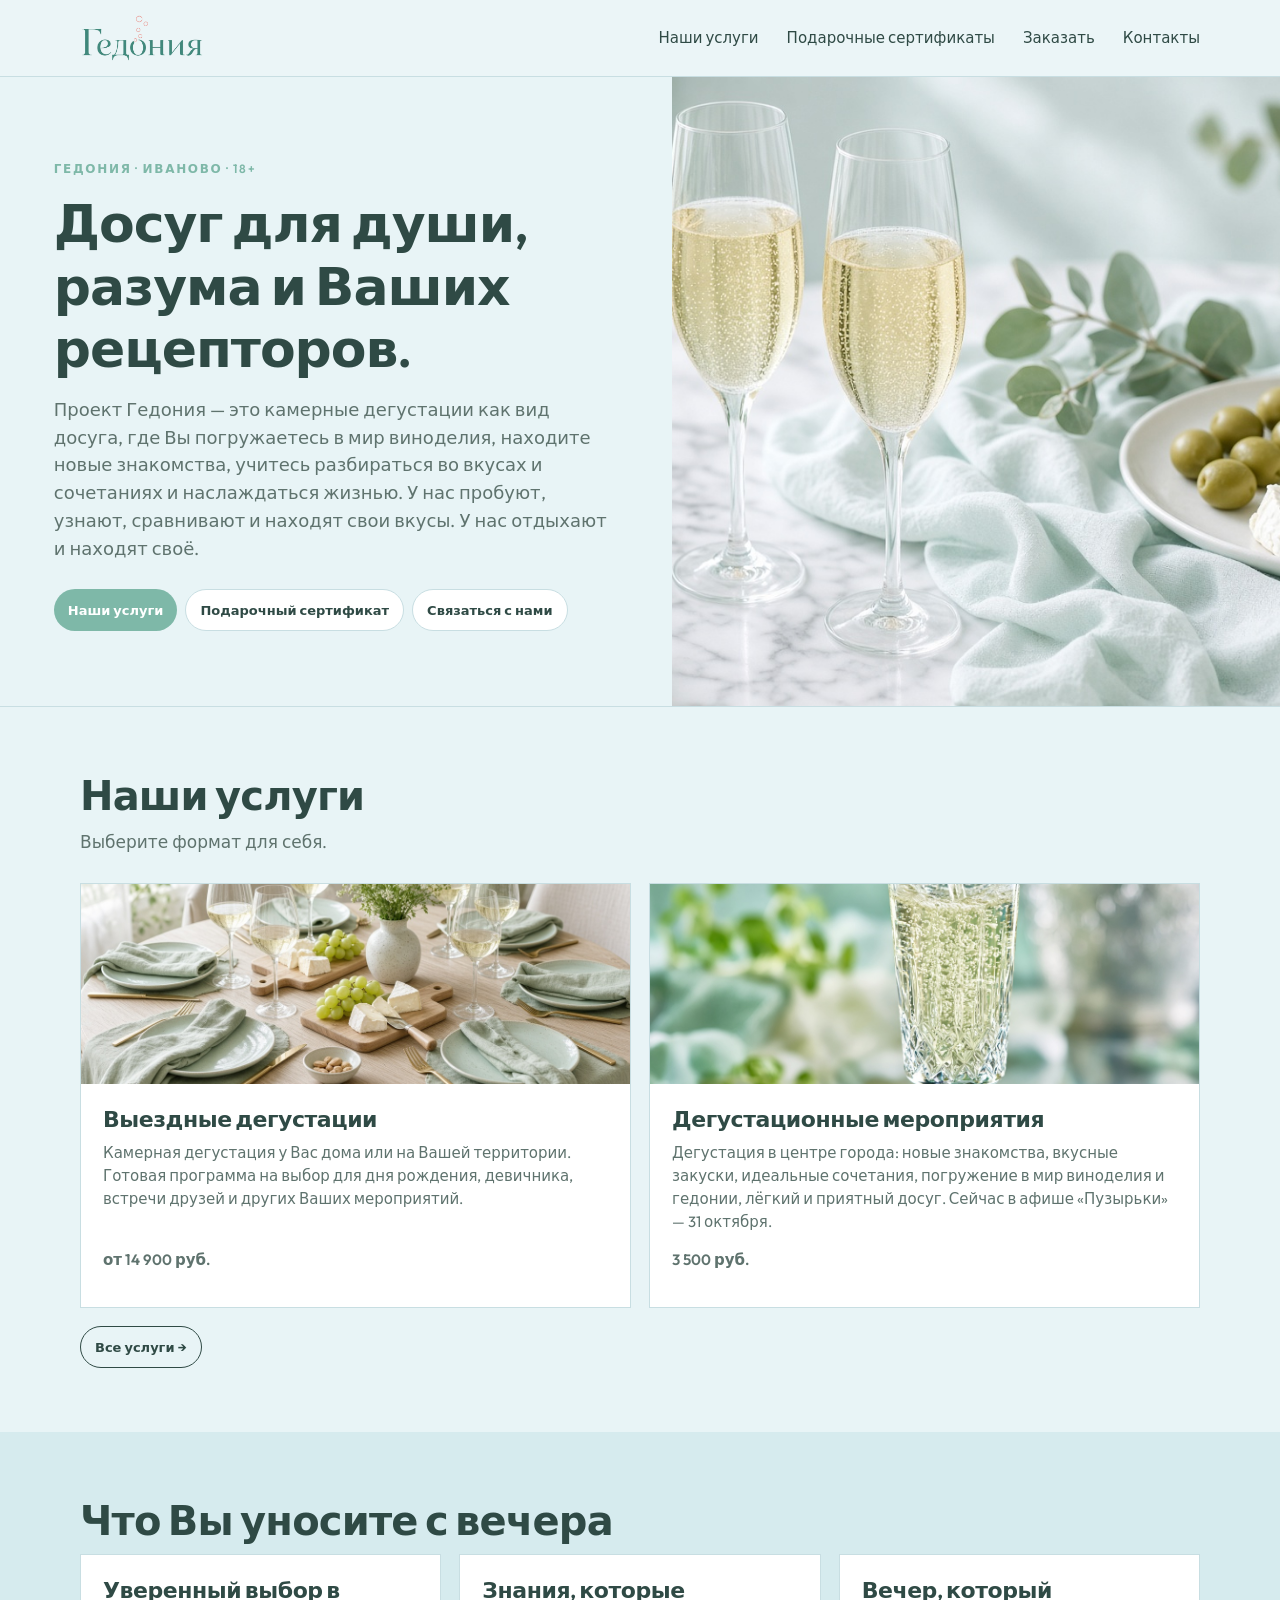
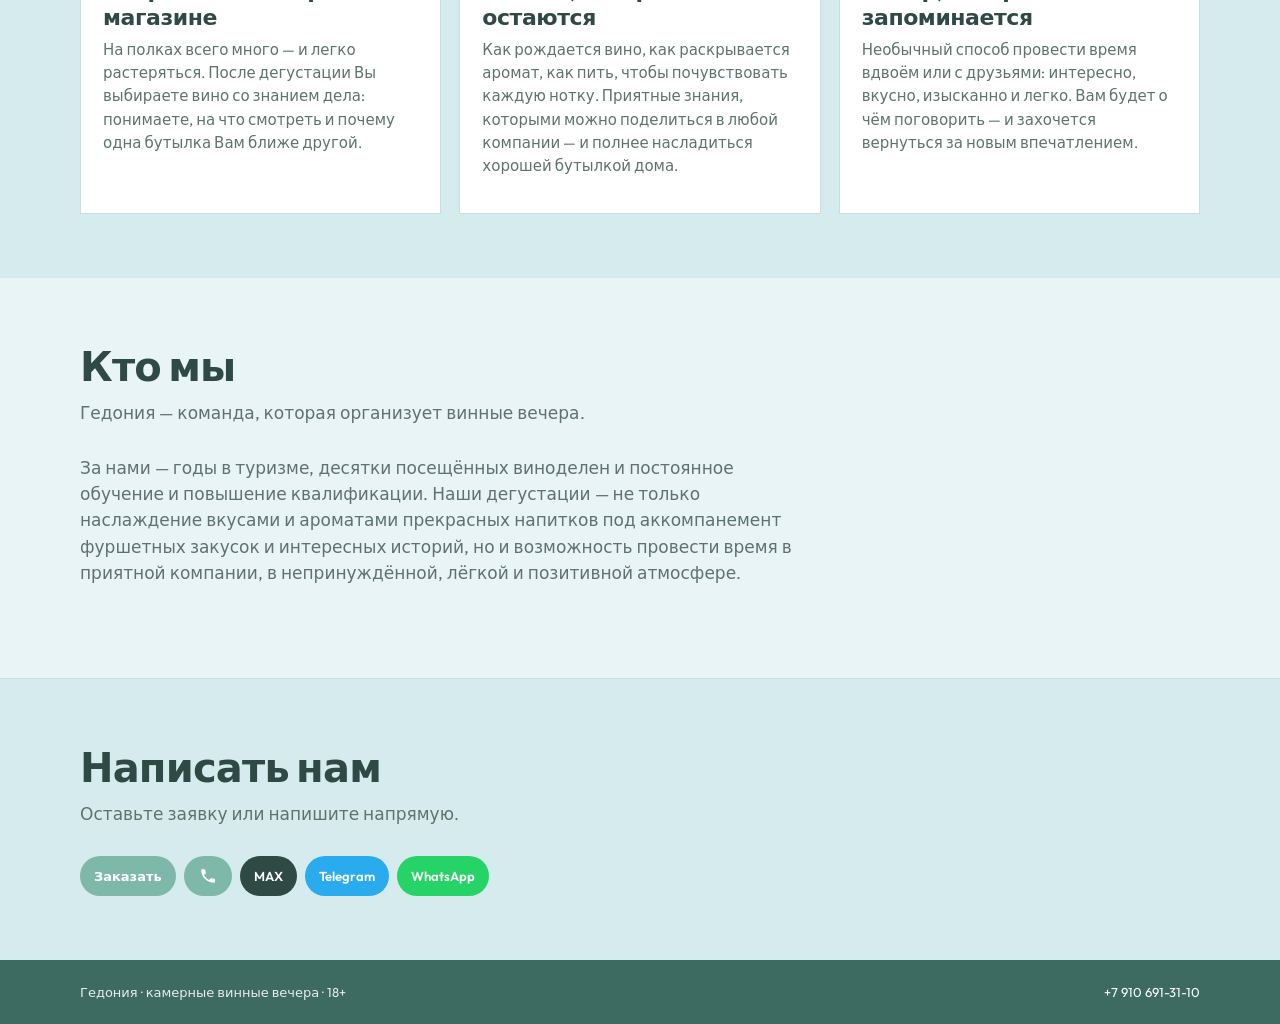
==== index.html @ 3fe97dc0 "Publish Hedonia site" ====
﻿<!DOCTYPE html>
<html lang="ru">
<head>
  <meta charset="UTF-8" />
  <meta name="viewport" content="width=device-width, initial-scale=1" />
  <title>Гедония — камерные винные вечера в Иванове</title>
  <meta name="description" content="Гедония — досуг для души, разума и рецепторов. Выездные дегустации и дегустационные мероприятия в Иванове." />
  <link rel="preconnect" href="https://fonts.googleapis.com" />
  <link rel="preconnect" href="https://fonts.gstatic.com" crossorigin />
  <link href="https://fonts.googleapis.com/css2?family=Outfit:wght@400;500;600;700&display=swap" rel="stylesheet" />
  <link rel="stylesheet" href="css/base.css" />
</head>
<body>
  <header>
    <div class="wrap bar">
      <a class="logo" href="index.html"><img src="img/logo/logo-header.png" alt="Гедония" /></a>
      <nav class="nav">
        <a href="uslugi.html">Наши услуги</a>
        <a href="sertifikat.html">Подарочные сертификаты</a>
        <a href="#order" data-order>Заказать</a>
        <a href="#contacts">Контакты</a>
      </nav>
    </div>
  </header>

  <section class="hero" style="padding:0">
    <div class="hero-copy">
      <p class="eyebrow">Гедония · Иваново · 18+</p>
      <h1>Досуг для души, разума и Ваших рецепторов.</h1>
      <p class="lead">Проект Гедония — это камерные дегустации как вид досуга, где Вы погружаетесь в мир виноделия, находите новые знакомства, учитесь разбираться во вкусах и сочетаниях и наслаждаться жизнью. У нас пробуют, узнают, сравнивают и находят свои вкусы. У нас отдыхают и находят своё.</p>
      <div class="msg-row">
        <a class="msg accent" href="uslugi.html">Наши услуги</a>
        <a class="msg ghost-light" href="sertifikat.html">Подарочный сертификат</a>
        <a class="msg ghost-light" href="#order" data-order>Связаться с нами</a>
      </div>
    </div>
    <div class="hero-photo">
      <img src="img/hero.jpg" alt="Бокалы игристого и закуски" />
    </div>
  </section>

  <section>
    <div class="wrap">
      <h2>Наши услуги</h2>
      <p class="sub">Выберите формат для себя.</p>
      <div class="grid-2">
        <a class="card" href="vyezd.html">
          <img src="img/table.jpg" alt="Выездная дегустация" />
          <div class="body">
            <h3>Выездные дегустации</h3>
            <p>Камерная дегустация у Вас дома или на Вашей территории. Готовая программа на выбор для дня рождения, девичника, встречи друзей и других Ваших мероприятий.</p>
            <p class="price">от 14 900 руб.</p>
          </div>
        </a>
        <a class="card" href="vecher.html">
          <img src="img/bubbles.jpg" alt="Дегустационное мероприятие" />
          <div class="body">
            <h3>Дегустационные мероприятия</h3>
            <p>Дегустация в центре города: новые знакомства, вкусные закуски, идеальные сочетания, погружение в мир виноделия и гедонии, лёгкий и приятный досуг. Сейчас в афише «Пузырьки» — 31 октября.</p>
            <p class="price">3 500 руб.</p>
          </div>
        </a>
      </div>
      <p style="margin-top:18px"><a class="msg ghost" href="uslugi.html">Все услуги →</a></p>
    </div>
  </section>

  <section class="band">
    <div class="wrap">
      <h2>Что Вы уносите с вечера</h2>
      <div class="grid-3">
        <article class="card"><div class="body">
          <h4>Уверенный выбор в магазине</h4>
          <p>На полках всего много — и легко растеряться. После дегустации Вы выбираете вино со знанием дела: понимаете, на что смотреть и почему одна бутылка Вам ближе другой.</p>
        </div></article>
        <article class="card"><div class="body">
          <h4>Знания, которые остаются</h4>
          <p>Как рождается вино, как раскрывается аромат, как пить, чтобы почувствовать каждую нотку. Приятные знания, которыми можно поделиться в любой компании — и полнее насладиться хорошей бутылкой дома.</p>
        </div></article>
        <article class="card"><div class="body">
          <h4>Вечер, который запоминается</h4>
          <p>Необычный способ провести время вдвоём или с друзьями: интересно, вкусно, изысканно и легко. Вам будет о чём поговорить — и захочется вернуться за новым впечатлением.</p>
        </div></article>
      </div>
    </div>
  </section>

  <section>
    <div class="wrap">
      <h2>Кто мы</h2>
      <p class="sub">Гедония — команда, которая организует винные вечера.</p>
      <p class="sub">За нами — годы в туризме, десятки посещённых виноделен и постоянное обучение и повышение квалификации. Наши дегустации — не только наслаждение вкусами и ароматами прекрасных напитков под аккомпанемент фуршетных закусок и интересных историй, но и возможность провести время в приятной компании, в непринуждённой, лёгкой и позитивной атмосфере.</p>
    </div>
  </section>

  <section class="contact-band" id="contacts">
    <div class="wrap">
      <h2>Написать нам</h2>
      <p class="sub">Оставьте заявку или напишите напрямую.</p>
      <div class="msg-row">
        <button type="button" class="msg accent" data-order>Заказать</button>
        <a class="msg phone" href="tel:+79106913110" title="Позвонить +7 910 691-31-10" aria-label="Позвонить">
          <svg viewBox="0 0 24 24" aria-hidden="true"><path d="M6.6 10.8c1.4 2.8 3.8 5.1 6.6 6.6l2.2-2.2c.3-.3.7-.4 1.1-.2 1.2.4 2.5.6 3.8.6.6 0 1 .4 1 1V20c0 .6-.4 1-1 1C10.6 21 3 13.4 3 4c0-.6.4-1 1-1h3.5c.6 0 1 .4 1 1 0 1.3.2 2.6.6 3.8.1.4 0 .8-.3 1.1L6.6 10.8z"/></svg>
        </a>
        <a class="msg max" href="https://max.ru/u/f9LHodD0cOLtZ5gGUeYzXnL88JKUWIk4EA8tULg5WwUSpkIgmc-w_972HNY" target="_blank" rel="noopener">MAX</a>
        <a class="msg tg" href="https://t.me/+79106913110" target="_blank" rel="noopener">Telegram</a>
        <a class="msg wa" href="https://wa.me/79106913110?text=%D0%97%D0%B4%D1%80%D0%B0%D0%B2%D1%81%D1%82%D0%B2%D1%83%D0%B9%D1%82%D0%B5%21%20%D0%A5%D0%BE%D1%87%D1%83%20%D0%B2%D0%B5%D1%87%D0%B5%D1%80%20%D0%93%D0%B5%D0%B4%D0%BE%D0%BD%D0%B8%D0%B8" target="_blank" rel="noopener">WhatsApp</a>
      </div>
    </div>
  </section>

  <footer>
    <div class="wrap">
      <span>Гедония · камерные винные вечера · 18+</span>
      <a href="tel:+79106913110">+7 910 691-31-10</a>
    </div>
  </footer>

  <div class="order-backdrop" id="order-backdrop" aria-hidden="true">
    <div class="order-modal" role="dialog" aria-modal="true" aria-labelledby="order-title">
      <button type="button" class="order-close" aria-label="Закрыть">&times;</button>
      <h2 id="order-title">Заказать</h2>
      <p class="sub">Оставьте данные — откроется WhatsApp с заявкой.</p>
      <form class="order-form" id="order-form">
        <label>Имя <span class="req">*</span>
          <input type="text" name="name" required autocomplete="name" placeholder="Как к Вам обращаться" />
        </label>
        <label>Телефон <span class="req">*</span>
          <input type="tel" name="phone" required autocomplete="tel" placeholder="+7 …" />
        </label>
        <label>Услуга <span class="req">*</span>
          <select name="service" required>
            <option value="">Выберите услугу</option>
            <option value="vyezd-6">Выезд · до 6 гостей · 14 900 ₽</option>
            <option value="vyezd-8">Выезд · до 8 гостей · 16 900 ₽</option>
            <option value="vecher">«Пузырьки» · 3 500 ₽</option>
            <option value="sertifikat">Сертификат на вечер · 3 500 ₽</option>
          </select>
        </label>
        <div class="row-2">
          <label>Гостей
            <input type="number" name="guests" min="1" max="20" placeholder="—" />
          </label>
          <label>Дата
            <input type="text" name="date" placeholder="Например, 31 окт." />
          </label>
        </div>
        <label>Комментарий
          <textarea name="note" placeholder="Повод, пожелания"></textarea>
        </label>
        <div class="actions">
          <button type="submit">Отправить заявку</button>
          <p class="hint">Нажмите «Отправить» в WhatsApp — и мы получим сообщение</p>
        </div>
        <p class="order-status" id="order-status" role="status"></p>
      </form>
    </div>
  </div>

  <script src="js/order.js"></script>
</body>
</html>
---- css/base.css ----
/* Гедония — холодная мята. Один шрифт: Outfit. */

:root {
  --deep: #2F4A45;
  --ink: #3D524E;
  --muted: #5F736E;
  --white: #FFFFFF;
  --footer: #3D6B62;
  --foam: #E8F4F6;
  --mint: #9CC9D0;
  --line: #C8DEE2;
  --hero: #E8F4F6;
  --band: #D6EBEE;
  --accent: #7EB8A8;
  --accent-hover: #6AA696;
  --soft: #C8E6DB;
  --btn-text: #FFFFFF;
}

* { box-sizing: border-box; margin: 0; padding: 0; }
html { scroll-behavior: smooth; }
body {
  font-family: Outfit, system-ui, sans-serif;
  background: var(--foam);
  color: var(--ink);
  line-height: 1.55;
}
body.order-open { overflow: hidden; }
img { max-width: 100%; display: block; }
a { color: inherit; }
.wrap { width: min(1120px, calc(100% - 36px)); margin: 0 auto; }

h1, h2, h3, h4 {
  font-family: inherit;
  font-weight: 600;
  line-height: 1.2;
  color: var(--deep);
  letter-spacing: -0.02em;
}

header {
  position: sticky; top: 0; z-index: 30;
  background: color-mix(in srgb, var(--foam) 88%, #fff);
  backdrop-filter: blur(10px);
  border-bottom: 1px solid var(--line);
}
header .bar {
  display: flex;
  align-items: center;
  justify-content: space-between;
  gap: 24px;
  padding: 14px 0;
}
.logo {
  display: flex; align-items: center;
  text-decoration: none; color: var(--deep);
}
.logo img {
  height: 48px;
  width: auto;
  background: transparent;
}
.nav {
  display: flex; gap: 28px; font-size: 15px;
  flex-wrap: wrap;
  justify-content: flex-end;
}
.nav a { text-decoration: none; color: var(--deep); font-weight: 500; white-space: nowrap; }
.nav a:hover, .nav a.is-active { color: var(--accent); }

.msg {
  display: inline-flex; align-items: center; justify-content: center;
  text-decoration: none; font-weight: 600; font-size: 13px;
  padding: 10px 14px; border-radius: 999px; white-space: nowrap;
  border: none; cursor: pointer; font-family: inherit;
}
.msg-row { display: flex; flex-wrap: wrap; gap: 8px; }
.msg.wa { background: #25D366; color: #fff; }
.msg.tg { background: #2AABEE; color: #fff; }
.msg.max { background: var(--deep); color: #fff; }
.msg.accent { background: var(--accent); color: var(--btn-text); }
.msg.accent:hover { background: var(--accent-hover); }
.msg.ghost {
  background: transparent; color: var(--deep);
  border: 1px solid var(--deep);
}
.msg.ghost-light {
  background: var(--white); color: var(--deep);
  border: 1px solid var(--line);
}

.hero {
  display: grid; grid-template-columns: 1.05fr 0.95fr;
  min-height: 70vh;
  background: var(--hero);
  color: var(--ink);
  border-bottom: 1px solid var(--line);
}
.hero-copy {
  padding: 56px 8% 48px;
  display: flex; flex-direction: column; justify-content: center;
}
.hero-copy h1 {
  color: var(--deep);
  font-size: clamp(34px, 5vw, 52px);
  margin-bottom: 16px;
}
.hero-photo { position: relative; min-height: 300px; }
.hero-photo img {
  width: 100%; height: 100%; object-fit: cover;
  position: absolute; inset: 0;
}
.eyebrow {
  font-size: 12px; letter-spacing: 0.14em; text-transform: uppercase;
  color: var(--accent); margin-bottom: 14px; font-weight: 600;
}
.lead {
  font-size: 18px; max-width: 36em;
  color: var(--muted); margin-bottom: 26px;
}
.phone-line { margin-top: 16px; font-size: 15px; color: var(--muted); }
.phone-line a { color: var(--deep); font-weight: 600; text-decoration: none; }

section { padding: 64px 0; }
h2 { font-size: clamp(28px, 4vw, 40px); margin-bottom: 10px; }
.sub { color: var(--muted); max-width: 42em; margin-bottom: 28px; font-size: 17px; }

.grid-2 { display: grid; grid-template-columns: repeat(2, minmax(0, 1fr)); gap: 18px; }
.grid-3 { display: grid; grid-template-columns: repeat(3, minmax(0, 1fr)); gap: 18px; }
.grid-4 { display: grid; grid-template-columns: repeat(2, minmax(0, 1fr)); gap: 18px; }

.card {
  background: var(--white);
  border: 1px solid var(--line);
  display: flex; flex-direction: column;
  text-decoration: none; color: inherit;
  transition: border-color .15s ease;
}
.card:hover { border-color: var(--mint); }
.card img { height: 200px; width: 100%; object-fit: cover; }
.card .body { padding: 22px; display: flex; flex-direction: column; flex: 1; }
.card h3, .card h4 { font-size: 22px; margin-bottom: 8px; }
.card p { color: var(--muted); font-size: 15px; margin-bottom: 14px; }
.meta {
  font-size: 12px; letter-spacing: 0.1em; text-transform: uppercase;
  color: var(--accent); font-weight: 600; margin-bottom: 8px;
}
.inc { list-style: none; margin: 0 0 16px; }
.inc li { position: relative; padding-left: 16px; margin: 7px 0; font-size: 14px; }
.inc li::before {
  content: ""; width: 7px; height: 7px; background: var(--mint);
  position: absolute; left: 0; top: 8px;
}
.price {
  font-size: 26px; font-weight: 600; color: var(--accent); margin-top: auto;
}
.price small {
  display: block;
  font-size: 13px; color: var(--muted); font-weight: 400; margin-top: 4px;
}

.band { background: var(--band); }
.split {
  display: grid; grid-template-columns: 1fr 1fr; gap: 0;
  background: var(--white); border: 1px solid var(--line); overflow: hidden;
}
.split img { width: 100%; height: 100%; min-height: 300px; object-fit: cover; }
.split .body { padding: 36px; }
.date-chip {
  display: inline-block; background: var(--soft); color: var(--deep);
  font-weight: 600; font-size: 12px; letter-spacing: 0.08em; text-transform: uppercase;
  padding: 6px 12px; margin-bottom: 12px;
}

.page-hero {
  padding: 48px 0 24px;
  border-bottom: 1px solid var(--line);
  background: var(--foam);
}
.page-hero h1 { font-size: clamp(32px, 5vw, 44px); margin-bottom: 12px; }

.contact-band {
  background: var(--band);
  color: var(--ink);
  padding: 64px 0;
  border-top: 1px solid var(--line);
}
.contact-band h2 { color: var(--deep); }
.contact-band .sub { color: var(--muted); }
.msg.phone {
  background: var(--accent);
  color: var(--btn-text);
  gap: 8px;
  min-width: 48px;
}
.msg.phone svg {
  width: 18px;
  height: 18px;
  fill: currentColor;
  display: block;
}
.big-phone {
  font-size: clamp(26px, 4vw, 36px);
  font-weight: 600;
  color: var(--deep); text-decoration: none;
  display: inline-flex;
  align-items: center;
  gap: 12px;
  margin: 8px 0 18px;
}
.big-phone svg {
  width: 28px;
  height: 28px;
  fill: currentColor;
  flex-shrink: 0;
}

footer {
  background: var(--footer);
  color: rgba(255,255,255,.88);
  padding: 22px 0; font-size: 13px;
}
footer .wrap { display: flex; justify-content: space-between; gap: 12px; flex-wrap: wrap; }
footer a { color: #fff; text-decoration: none; }

.legal { font-size: 13px; color: var(--muted); margin-top: 24px; max-width: 48em; }
.crumb { font-size: 14px; color: var(--muted); margin-bottom: 10px; }
.crumb a { color: var(--deep); }

/* —— Модальное окно заказа —— */
.order-backdrop {
  position: fixed;
  inset: 0;
  z-index: 100;
  background: rgba(47, 74, 69, 0.42);
  backdrop-filter: blur(4px);
  display: flex;
  align-items: center;
  justify-content: center;
  padding: 20px;
  opacity: 0;
  visibility: hidden;
  transition: opacity .2s ease, visibility .2s ease;
}
.order-backdrop.is-open {
  opacity: 1;
  visibility: visible;
}
.order-modal {
  position: relative;
  width: min(440px, 100%);
  max-height: min(92vh, 720px);
  overflow: auto;
  background: var(--white);
  border: 1px solid var(--line);
  border-radius: 20px;
  padding: 28px 26px 24px;
  box-shadow: 0 24px 60px rgba(47, 74, 69, 0.18);
  transform: translateY(12px) scale(0.98);
  transition: transform .2s ease;
}
.order-backdrop.is-open .order-modal {
  transform: translateY(0) scale(1);
}
.order-modal h2 {
  font-size: 26px;
  margin-bottom: 6px;
  padding-right: 36px;
}
.order-modal > .sub {
  font-size: 14px;
  margin-bottom: 20px;
  max-width: none;
}
.order-close {
  position: absolute;
  top: 14px;
  right: 14px;
  width: 36px;
  height: 36px;
  border: none;
  border-radius: 50%;
  background: var(--foam);
  color: var(--deep);
  font: inherit;
  font-size: 22px;
  line-height: 1;
  cursor: pointer;
  display: flex;
  align-items: center;
  justify-content: center;
}
.order-close:hover { background: var(--band); }

.order-form {
  display: grid;
  gap: 12px;
}
.order-form label {
  display: grid;
  gap: 5px;
  font-size: 13px;
  font-weight: 500;
  color: var(--deep);
}
.order-form .row-2 {
  display: grid;
  grid-template-columns: 1fr 1fr;
  gap: 12px;
}
.order-form input,
.order-form select,
.order-form textarea {
  font: inherit;
  font-size: 15px;
  color: var(--ink);
  background: var(--foam);
  border: 1px solid var(--line);
  border-radius: 12px;
  padding: 11px 13px;
  width: 100%;
}
.order-form input:focus,
.order-form select:focus,
.order-form textarea:focus {
  outline: none;
  border-color: var(--accent);
  background: var(--white);
  box-shadow: 0 0 0 3px color-mix(in srgb, var(--accent) 28%, transparent);
}
.order-form textarea { min-height: 72px; resize: vertical; }
.order-form .req { color: var(--accent); }
.order-form .hint {
  font-size: 12px;
  color: var(--muted);
  font-weight: 400;
  margin: 0;
  line-height: 1.4;
}
.order-form .actions {
  display: flex;
  flex-direction: column;
  gap: 10px;
  margin-top: 4px;
}
.order-form button[type="submit"] {
  font: inherit;
  font-weight: 600;
  font-size: 15px;
  cursor: pointer;
  border: none;
  background: var(--accent);
  color: var(--btn-text);
  padding: 13px 20px;
  border-radius: 999px;
  width: 100%;
}
.order-form button[type="submit"]:hover { background: var(--accent-hover); }
.order-status {
  font-size: 13px;
  color: var(--deep);
  margin: 0;
  display: none;
}
.order-status.is-on { display: block; }

@media (max-width: 860px) {
  header .bar {
    flex-wrap: wrap;
    gap: 12px;
  }
  .nav {
    width: 100%;
    justify-content: flex-start;
    gap: 14px 18px;
    font-size: 14px;
  }
  .hero, .grid-2, .grid-3, .grid-4, .split { grid-template-columns: 1fr; }
  .hero-photo { min-height: 240px; }
  .hero-photo img { position: relative; height: 240px; }
  .hero-copy { padding: 36px 6% 40px; }
  .logo img { height: 40px; }
  .order-form .row-2 { grid-template-columns: 1fr; }
  .order-modal { padding: 24px 18px 20px; border-radius: 16px; }
}
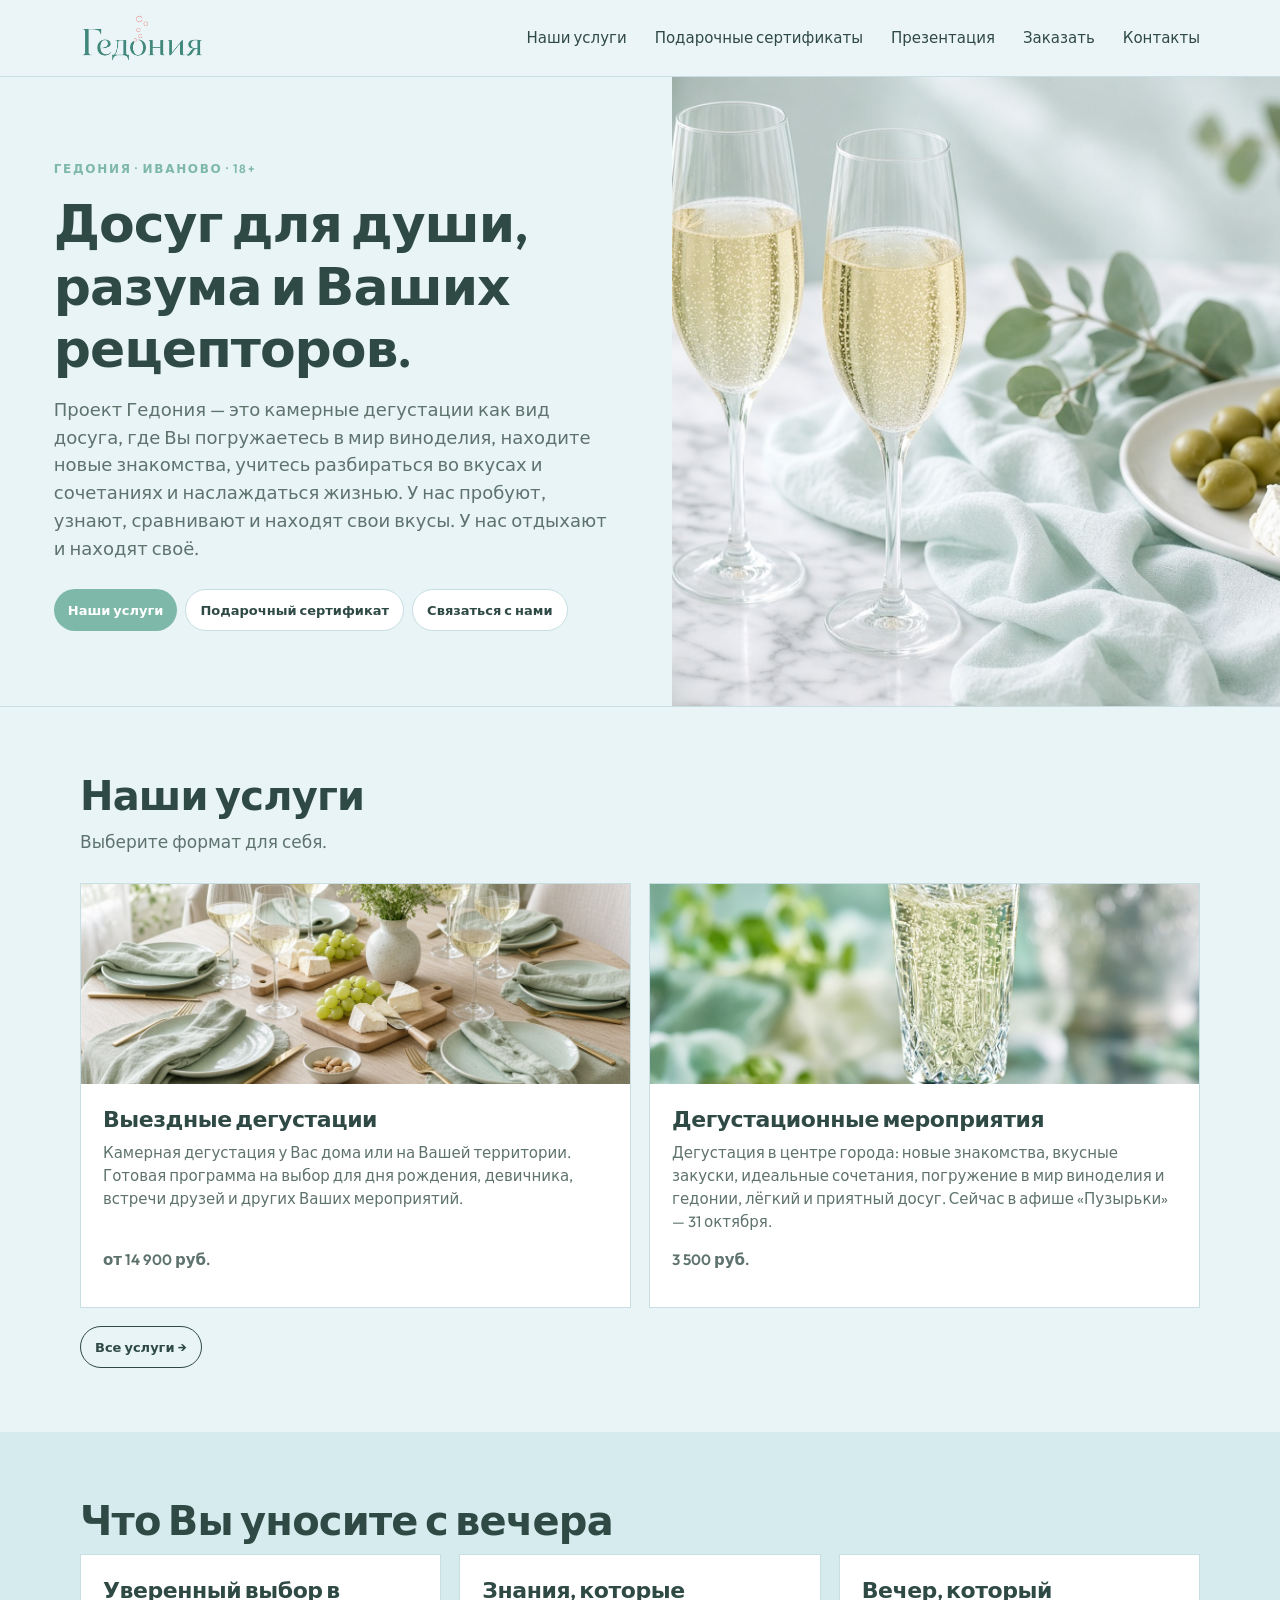
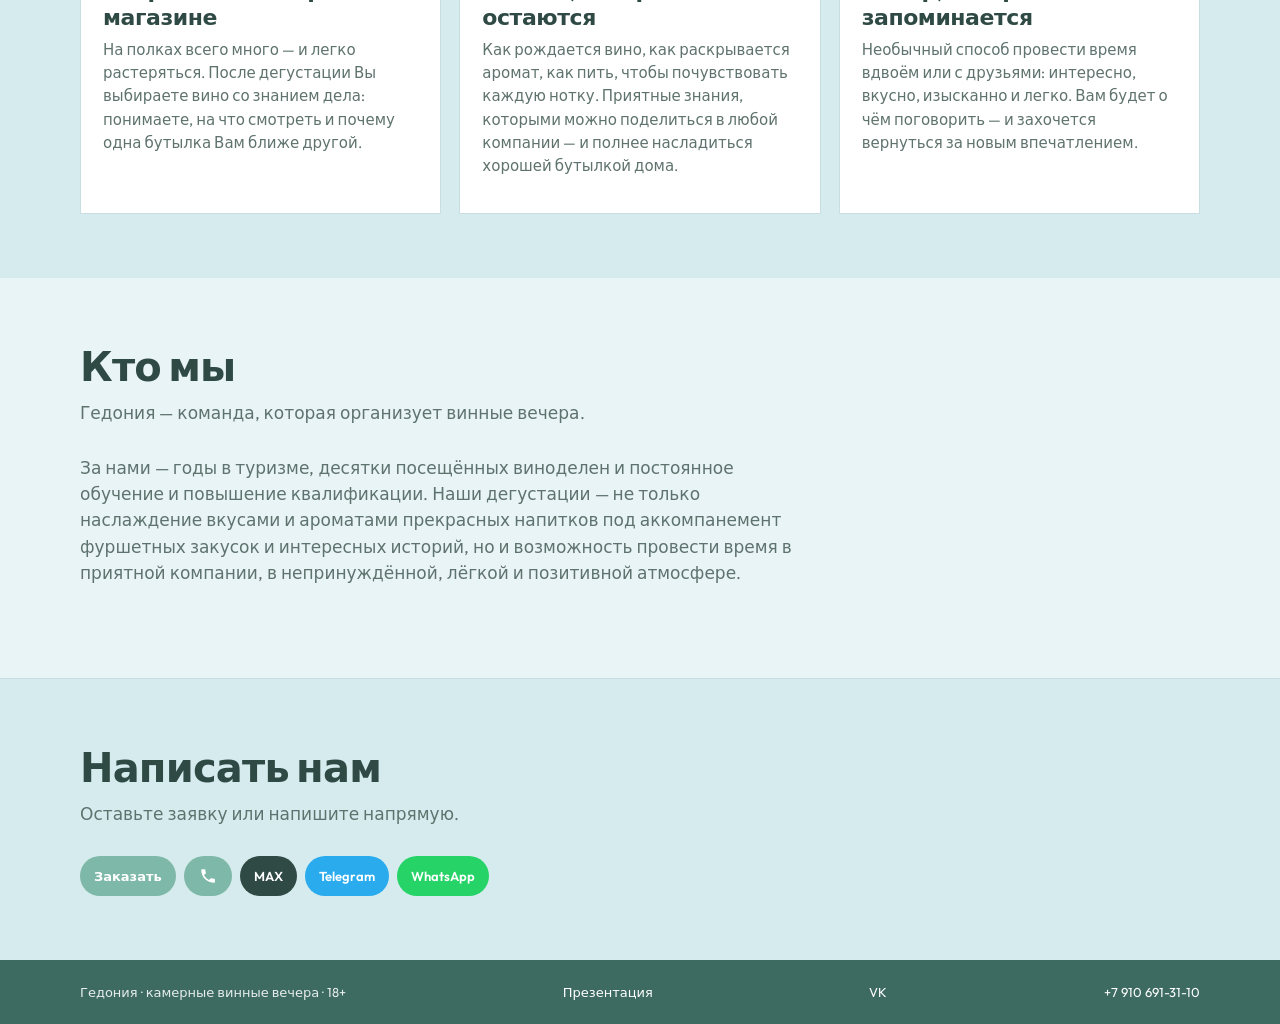
==== commit 1446d3c4: "Add presentation link in nav and footer" ====
--- a/index.html
+++ b/index.html
@@ -1,4 +1,4 @@
-﻿<!DOCTYPE html>
+<!DOCTYPE html>
 <html lang="ru">
 <head>
   <meta charset="UTF-8" />
@@ -17,6 +17,7 @@
       <nav class="nav">
         <a href="uslugi.html">Наши услуги</a>
         <a href="sertifikat.html">Подарочные сертификаты</a>
+        <a href="presentation.html">Презентация</a>
         <a href="#order" data-order>Заказать</a>
         <a href="#contacts">Контакты</a>
       </nav>
@@ -112,6 +113,8 @@
   <footer>
     <div class="wrap">
       <span>Гедония · камерные винные вечера · 18+</span>
+      <a href="presentation.html">Презентация</a>
+      <a href="https://vk.ru/hedonia_ivanovo" target="_blank" rel="noopener">VK</a>
       <a href="tel:+79106913110">+7 910 691-31-10</a>
     </div>
   </footer>
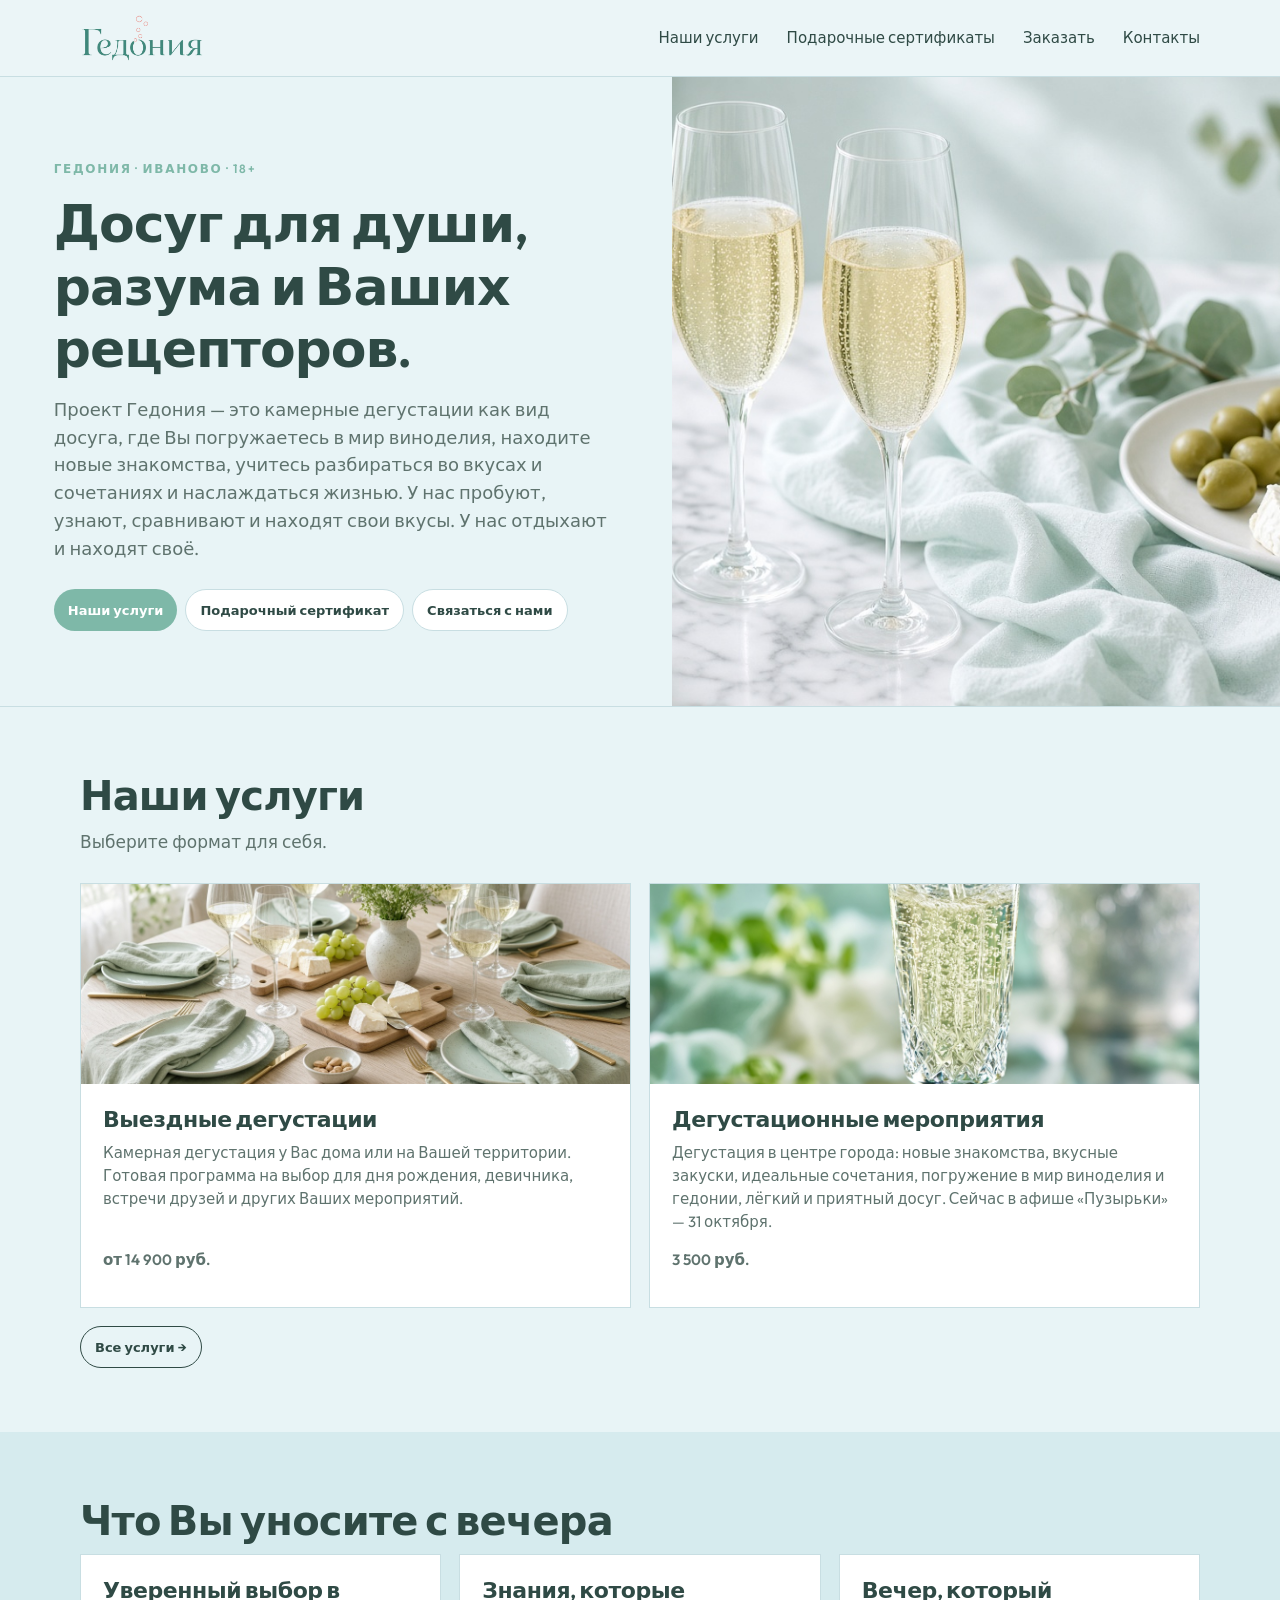
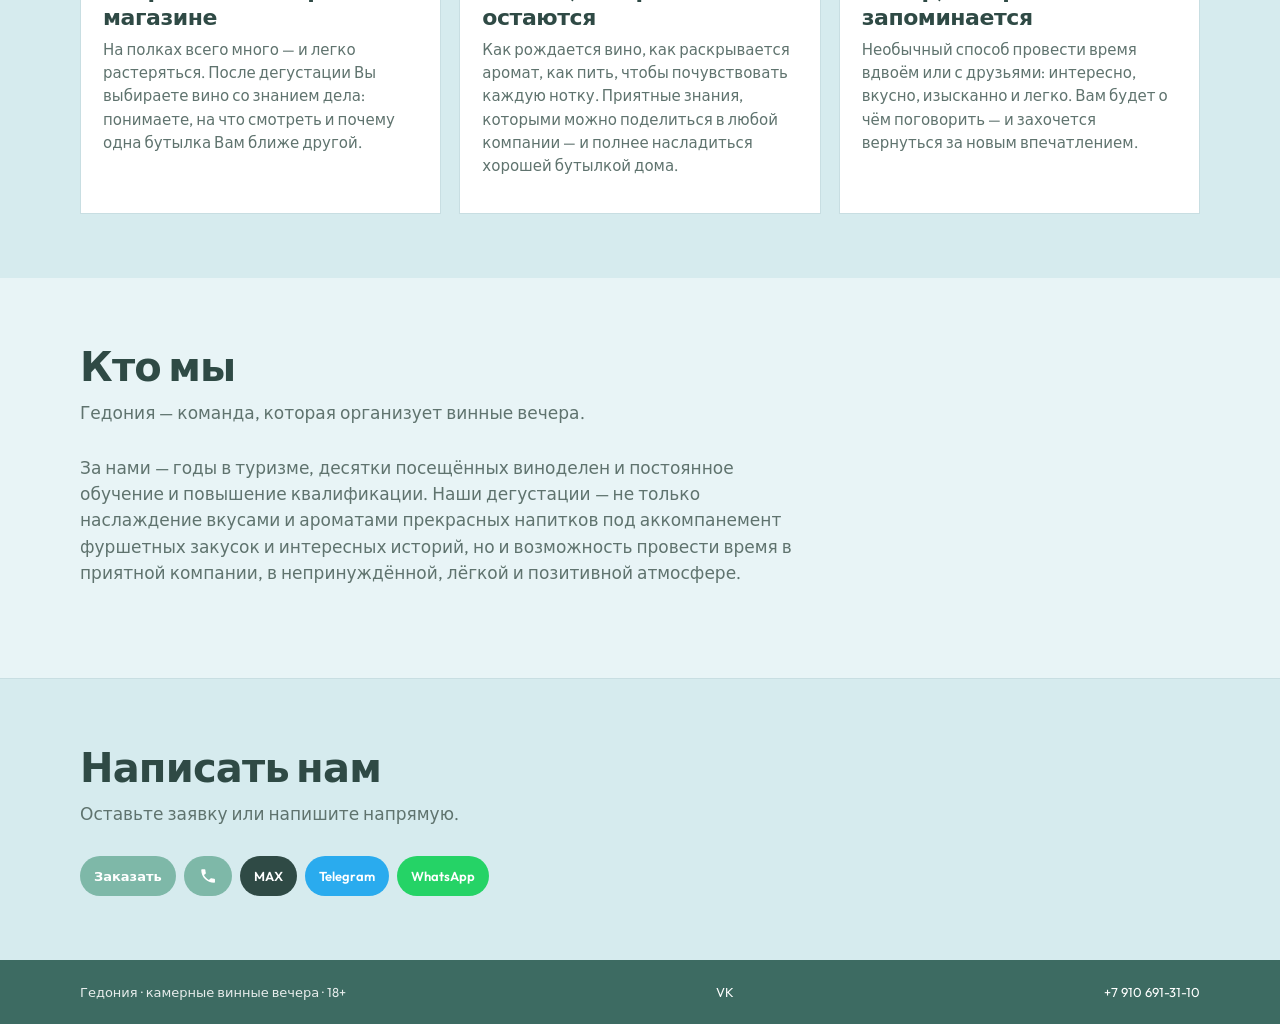
==== commit 0fc8881b: "Remove presentation from public Hedonia site" ====
--- a/index.html
+++ b/index.html
@@ -17,7 +17,6 @@
       <nav class="nav">
         <a href="uslugi.html">Наши услуги</a>
         <a href="sertifikat.html">Подарочные сертификаты</a>
-        <a href="presentation.html">Презентация</a>
         <a href="#order" data-order>Заказать</a>
         <a href="#contacts">Контакты</a>
       </nav>
@@ -113,7 +112,6 @@
   <footer>
     <div class="wrap">
       <span>Гедония · камерные винные вечера · 18+</span>
-      <a href="presentation.html">Презентация</a>
       <a href="https://vk.ru/hedonia_ivanovo" target="_blank" rel="noopener">VK</a>
       <a href="tel:+79106913110">+7 910 691-31-10</a>
     </div>
